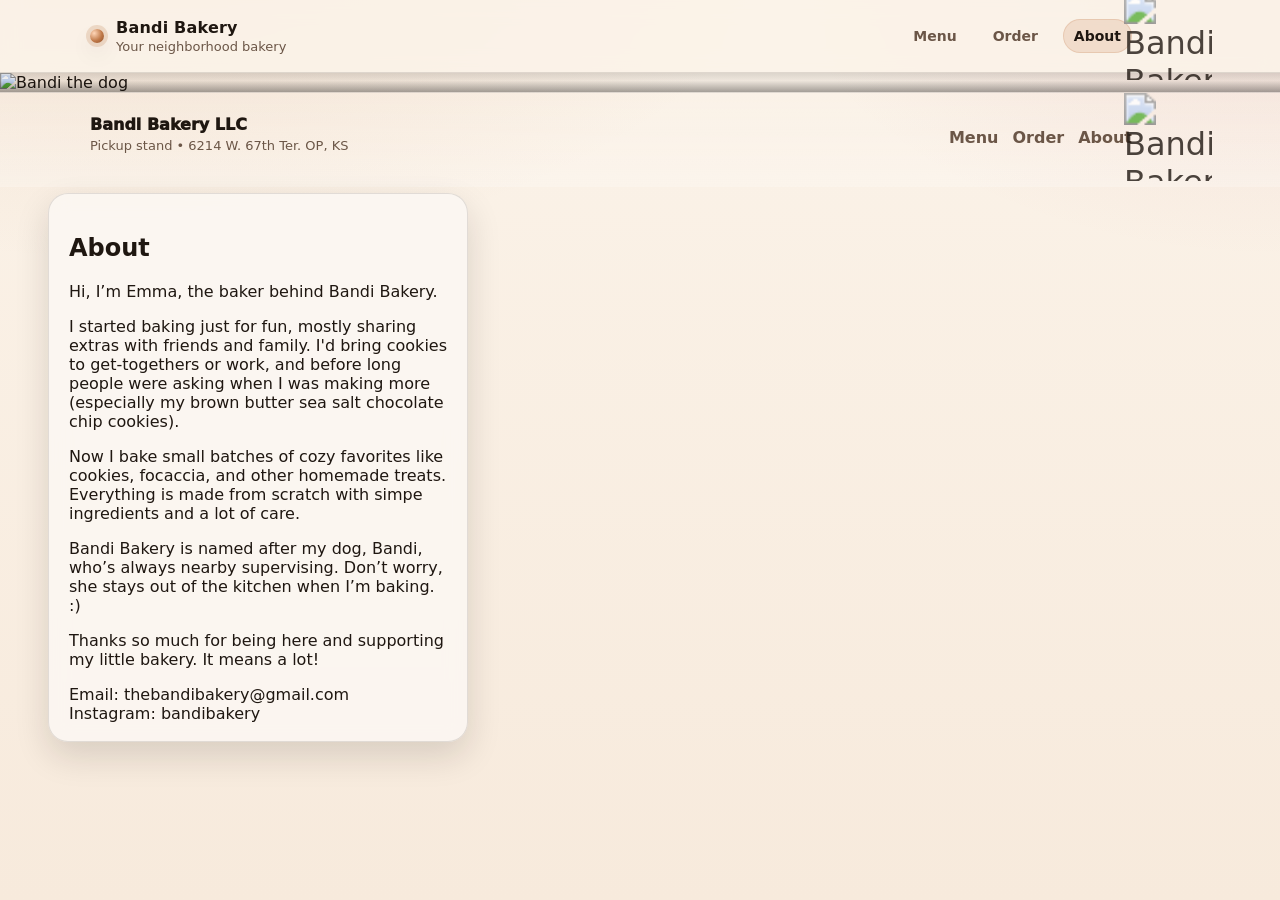
==== about.html @ 91107a79 "Add files via upload" ====
<!doctype html>
<html lang="en">
<head>
  <meta charset="UTF-8" />
  <meta name="viewport" content="width=device-width, initial-scale=1.0"/>
  <title>Bandi Bakery — About</title>
  <link rel="stylesheet" href="styles.css" />
</head>

<body>
  <header class="site-header">
    <div class="container header-row">
      <a class="brand" href="index.html">
        <span class="brand-mark" aria-hidden="true"></span>
        <span class="brand-text">
          <span class="brand-name">Bandi Bakery</span>
          <span class="brand-sub">Your neighborhood bakery</span>
        </span>
      </a>

      <nav class="nav">
        <a class="nav-link" href="index.html">Menu</a>
        <a class="nav-link" href="order.html">Order</a>
        <a class="nav-link is-active" href="about.html">About</a>

        <img class="nav-logo" src="Images/logo.png" alt="Bandi Bakery logo" loading="eager">
      </nav>
    </div>
  </header>

  <main>
    <section class="about-hero" aria-label="About Bandi Bakery">
        <div class="about-media" aria-label="Bandi the dog">
          <img class="about-img" src="Images/bandi.jpg" alt="Bandi the dog" loading="eager">
          <div class="about-gradient" aria-hidden="true"></div>
        </div>
      </div>

      <div class="about-card-wrap">
        <div class="about-card">
          <h1 class="about-title">About</h1>

          <div class="about-copy">
            <p>Hi, I’m Emma, the baker behind Bandi Bakery.</p>

            <p>
              I started baking just for fun, mostly sharing extras with friends and family. I'd bring cookies to get-togethers or work, and before long
              people were asking when I was making more (especially my brown butter sea salt chocolate chip cookies).
            </p>

            <p>
              Now I bake small batches of cozy favorites like cookies, focaccia, and other homemade treats.
              Everything is made from scratch with simpe ingredients and a lot of care.
            </p>

            <p>
              Bandi Bakery is named after my dog, Bandi, who’s always nearby supervising.
              Don’t worry, she stays out of the kitchen when I’m baking. :)
            </p>

            <p>
              Thanks so much for being here and supporting my little bakery. It means a lot!
            </p>
          </div>

          <div class="about-contacts">
            <div class="about-contact">
              <span class="about-label">Email:</span>
              <a class="about-link" href="mailto:thebandibakery@gmail.com">thebandibakery@gmail.com</a>
            </div>

            <div class="about-contact">
              <span class="about-label">Instagram:</span>
              <span class="about-link">bandibakery</span>
            </div>
          </div>
        </div>
      </div>
    </section>
  </main>

  <footer class="site-footer">
    <div class="container footer-row">
      <div>
        <div class="footer-title">Bandi Bakery LLC</div>
        <div class="footer-sub">Pickup stand • 6214 W. 67th Ter. OP, KS</div>
      </div>

      <div class="footer-links footer-links-with-logo">
        <a href="index.html">Menu</a>
        <a href="order.html">Order</a>
        <a href="about.html">About</a>

        <img class="footer-logo" src="Images/logo.png" alt="Bandi Bakery logo" loading="lazy">
      </div>
    </div>
  </footer>
</body>
</html>
---- styles.css ----
:root{
  --bg: #fbf3e9;
  --bg-2: #f7eadc;
  --surface: #ffffff;

  --ink: #1f1711;
  --muted: #6b5647;

  --line: rgba(31, 23, 17, 0.12);

  /* Keep the same vibe, but a touch richer */
  --accent: #c07a4a;     /* original-ish caramel */
  --accent-2: #2f6f64;   /* herb */
  --accent-3: #b84a5a;   /* berry */

  --shadow: 0 14px 34px rgba(31, 23, 17, 0.14);
  --shadow-soft: 0 10px 24px rgba(31, 23, 17, 0.08);
  --radius: 18px;
}

*{ box-sizing: border-box; }
html, body{ height: 100%; }
body{
  margin: 0;
  font-family: ui-sans-serif, system-ui, -apple-system, Segoe UI, Roboto, Helvetica, Arial, "Apple Color Emoji","Segoe UI Emoji";
  color: var(--ink);

  /* Move gradient “seams” so they don’t cut through content */
  background:
    radial-gradient(1200px 700px at 10% -16%, rgba(192,122,74,0.18), transparent 58%),
    radial-gradient(900px 600px at 100% -10%, rgba(184,74,90,0.12), transparent 58%),
    linear-gradient(180deg, var(--bg), var(--bg-2));
}

a{ color: inherit; text-decoration: none; }
.container{
  width: min(1100px, calc(100% - 40px));
  margin: 0 auto;
}

/* Header */
.site-header{
  position: sticky;
  top: 0;
  z-index: 20;
  background: rgba(251,243,233,0.88);
  backdrop-filter: blur(10px);
  border-bottom: 1px solid var(--line);
}
.header-row{
  display: flex;
  align-items: center;
  justify-content: space-between;
  gap: 18px;
  padding: 14px 0;
}

.brand{
  display: inline-flex;
  align-items: center;
  gap: 12px;
}
.brand-mark{
  width: 14px;
  height: 14px;
  border-radius: 999px;
  background: radial-gradient(circle at 30% 30%, #ffd6b8 0%, var(--accent) 55%, #8e4b23 100%);
  box-shadow:
    0 0 0 4px rgba(192,122,74,0.22),
    0 10px 22px rgba(31,23,17,0.10);
}
.brand-name{
  display: block;
  font-weight: 850;
  letter-spacing: 0.2px;
}
.brand-sub{
  display: block;
  font-size: 13px;
  color: var(--muted);
  margin-top: 2px;
}

.nav{ display: flex; gap: 14px; }
.nav-link{
  font-weight: 750;
  font-size: 14px;
  color: var(--muted);
  padding: 8px 10px;
  border-radius: 999px;
  transition: background 140ms ease, color 140ms ease, transform 140ms ease, border 140ms ease;
  border: 1px solid transparent;
}
.nav-link:hover{
  background: rgba(31,23,17,0.06);
  transform: translateY(-1px);
}
.nav-link.is-active{
  color: var(--ink);
  background: rgba(192,122,74,0.18);
  border: 1px solid rgba(192,122,74,0.20);
}

/* Featured */
.featured{
  padding: 10px 0 30px;
}
.featured-link{
  display: block;
  width: 100%;
}
.featured-media{
  position: relative;
  width: 100%;
  height: clamp(420px, 62vh, 700px);
  overflow: hidden;
  background: #eee6dd;
}

.featured-img{
  width: 100%;
  height: 100%;
  display: block;
  object-fit: cover;
  object-position: center;
}

.featured-gradient{
  position: absolute;
  inset: 0;
  background: linear-gradient(
    to bottom,
    rgba(0,0,0,0.00) 25%,
    rgba(0,0,0,0.16) 62%,
    rgba(0,0,0,0.54) 100%
  );
}

.featured-media::after{
  content: "";
  position: absolute;
  inset: 0;
  box-shadow: inset 0 0 0 1px rgba(255,255,255,0.22);
  pointer-events: none;
}

/* Featured card tweaks: narrower + centered text + slight transparency */
.featured-card{
  position: absolute;
  left: 50%;
  transform: translateX(-50%);
  bottom: 22px;

  /* narrower than before */
  width: min(760px, calc(100% - 64px));

  background: rgba(255,255,255,0.86);
  border: 1px solid rgba(255,255,255,0.56);
  border-radius: 20px;
  box-shadow: var(--shadow);
  padding: 18px 18px 16px;

  text-align: center;
}

.featured-title{
  font-size: 28px;
  font-weight: 900;
  letter-spacing: 0.2px;
}
.featured-sub{
  margin-top: 6px;
  color: var(--muted);
  line-height: 1.4;
}

.featured-meta{
  margin-top: 12px;
  display: flex;
  flex-wrap: wrap;
  gap: 10px;
  justify-content: center;
}

.pill{
  display: inline-flex;
  align-items: center;
  gap: 8px;
  padding: 8px 12px;
  border-radius: 999px;

  background: linear-gradient(180deg, rgba(47,111,100,0.14), rgba(47,111,100,0.08));
  color: #1a4b45;
  border: 1px solid rgba(47,111,100,0.18);

  font-weight: 850;
  font-size: 13px;
}

.featured-actions{
  margin-top: 14px;
  display: flex;
  gap: 10px;
  flex-wrap: wrap;
  justify-content: center;
}

/* Button reverted to calmer original style (no bright orange) */
.btn{
  display: inline-flex;
  align-items: center;
  justify-content: center;
  padding: 10px 14px;
  border-radius: 12px;

  background: var(--accent);
  color: #fff;
  font-weight: 900;
  border: 1px solid rgba(0,0,0,0.10);

  box-shadow:
    0 10px 18px rgba(192,122,74,0.18),
    0 12px 24px rgba(31,23,17,0.10);

  transition: transform 140ms ease, box-shadow 140ms ease;
}
.btn:hover{
  transform: translateY(-1px);
  box-shadow:
    0 12px 22px rgba(192,122,74,0.22),
    0 14px 30px rgba(31,23,17,0.12);
}

/* Notice */
.notice{
  margin-top: 16px;
  background: rgba(255,255,255,0.92);
  border: 1px solid rgba(192,122,74,0.18);
  border-radius: var(--radius);
  padding: 14px 16px;
  box-shadow: var(--shadow-soft);
}
.notice strong{ font-weight: 950; }

/* Menu section */
/* Add a subtle wash starting ABOVE the section head, so the “line” sits above Menu */
.menu{
  padding: 26px 0 50px;
  background:
    linear-gradient(180deg,
      rgba(255,255,255,0.00) 0%,
      rgba(255,255,255,0.18) 10%,
      rgba(255,255,255,0.00) 70%);
}

.section-head{
  display: flex;
  justify-content: space-between;
  align-items: flex-end;
  gap: 18px;
  margin-bottom: 14px;
}
.section-title{
  margin: 0;
  font-size: 28px;
  font-weight: 950;
  letter-spacing: 0.2px;
}
.section-sub{
  margin: 0;
  color: var(--muted);
  max-width: 52ch;
  line-height: 1.4;
}

/* Rows */
.menu-row{
  display: grid;
  gap: 16px;
  margin-top: 14px;
}
.menu-row-4{
  grid-template-columns: repeat(4, minmax(0, 1fr));
}
.menu-row-3{
  grid-template-columns: repeat(3, minmax(0, 1fr));
  width: min(820px, 100%);
  margin-left: auto;
  margin-right: auto;
}

/* Responsive */
@media (max-width: 980px){
  .menu-row-4{ grid-template-columns: repeat(2, minmax(0, 1fr)); }
  .menu-row-3{
    grid-template-columns: repeat(2, minmax(0, 1fr));
    width: 100%;
  }
}
@media (max-width: 560px){
  .menu-row-4{ grid-template-columns: 1fr; }
  .menu-row-3{ grid-template-columns: 1fr; }
  .featured-card{ padding: 16px; width: min(720px, calc(100% - 28px)); }
  .featured-title{ font-size: 22px; }
}

/* Cards */
.card{
  background: rgba(255,255,255,0.94);
  border: 1px solid rgba(31,23,17,0.12);
  border-radius: var(--radius);
  overflow: hidden;
  box-shadow: 0 12px 28px rgba(31,23,17,0.10);
  transition: transform 140ms ease, box-shadow 140ms ease;
}
.card:hover{
  transform: translateY(-3px);
  box-shadow: 0 18px 38px rgba(31,23,17,0.16);
}

.card-media{
  position: relative;
  width: 100%;
  aspect-ratio: 1 / 1;
  overflow: hidden;
  background: #efe7de;
}
.card-img{
  width: 100%;
  height: 100%;
  display: block;
  object-fit: cover;
  object-position: center;
  filter: saturate(1.05) contrast(1.02);
  transition: transform 180ms ease;
}
.card:hover .card-img{
  transform: scale(1.03);
}

.card-body{
  padding: 14px 14px 16px;
}
.card-top{
  display: flex;
  align-items: flex-start;
  justify-content: space-between;
  gap: 10px;
}
.card-title{
  margin: 0;
  font-size: 16px;
  font-weight: 950;
  line-height: 1.2;
}
.price{
  font-weight: 950;
  color: var(--accent);
  white-space: nowrap;
}
.card-desc{
  margin: 10px 0 10px;
  color: var(--muted);
  line-height: 1.35;
}

.card-tags{
  display: flex;
  flex-wrap: wrap;
  gap: 8px;
}
.tag{
  display: inline-flex;
  padding: 6px 10px;
  border-radius: 999px;
  font-size: 12px;
  font-weight: 900;

  background: rgba(192,122,74,0.18);
  color: #6a3419;
  border: 1px solid rgba(192,122,74,0.16);
}
.card-tags .tag + .tag{
  background: rgba(184,74,90,0.14);
  border: 1px solid rgba(184,74,90,0.14);
  color: #6b2330;
}

.fineprint{
  margin-top: 18px;
  color: var(--muted);
  font-size: 13px;
}

/* ---------- Logo placements ---------- */

/* Featured card: logo + text centered */
.featured-header{
  display: flex;
  align-items: center;
  justify-content: center;
  gap: 14px;
}

.featured-logo{
  height: 86px;               /* about “box-sized” without overwhelming it */
  width: auto;
  display: block;
  border-radius: 12px;

  /* white background logo -> blend with semi-transparent card */
  opacity: 0.82;

  /* subtle soften so it matches the card */
  box-shadow: 0 10px 20px rgba(31,23,17,0.10);
}

.featured-text{
  text-align: center;
}

.nav-logo,
.footer-logo{
  width: 44px;
  height: 44px;
  object-fit: contain;
  opacity: 0.75;
  transform: scale(2.2);
  transform-origin: center;
  pointer-events: none;
}


.featured-logo-large{
  width: 100%;
  height: 100%;
  max-height: 170px;
  object-fit: contain;
  opacity: 0.75;
  transform: scale(1.7);
  transform-origin: center;
  pointer-events: none;
}




/* ----- Nav + footer logos ----- */
.nav{
  display: flex;
  gap: 14px;
  align-items: center;
}

.nav-logo{
  width: 44px;
  height: 44px;
  object-fit: cover;
  border-radius: 12px;
  opacity: 0.70;
  box-shadow: 0 10px 18px rgba(31,23,17,0.08);
}

.footer-links-with-logo{
  display: flex;
  gap: 14px;
  flex-wrap: wrap;
  align-items: center;
}

.footer-logo{
  width: 44px;
  height: 44px;
  object-fit: cover;
  border-radius: 12px;
  opacity: 0.70;
  box-shadow: 0 10px 18px rgba(31,23,17,0.08);
}

/* ----- Hero card: logo panel to the right ----- */
.featured-card{
  /* keep your existing styles, but ensure this remains */
  text-align: left; /* override earlier centering: we center the left block instead */
}

.featured-grid{
  display: grid;
  grid-template-columns: 1fr 220px; /* right logo panel width */
  gap: 18px;
  align-items: center;
}

.featured-left{
  text-align: center; /* center the whole left “stack” */
}

.featured-right{
  display: flex;
  align-items: center;
  justify-content: center;
}

.featured-logo-large{
  width: 100%;
  height: 100%;
  max-height: 170px; /* keeps it about the height of the content */
  object-fit: contain;
  border-radius: 16px;
  opacity: 0.70;
}

/* Make sure pills + button remain centered */
.featured-meta,
.featured-actions{
  justify-content: center;
}

/* Responsive: stack logo under content on small screens */
@media (max-width: 680px){
  .featured-grid{
    grid-template-columns: 1fr;
  }
  .featured-logo-large{
    max-height: 140px;
  }
  .nav-logo,
  .footer-logo{
    width: 40px;
    height: 40px;
  }
}





/* Make featured layout stack nicely on small screens */
@media (max-width: 560px){
  .featured-header{
    flex-direction: column;
    gap: 10px;
  }
  .featured-logo{
    height: 74px;
  }
}

/* Menu section: small decorative logos near the header */
.menu .container{
  position: relative; /* anchor for absolute logo placement */
}

.menu-logo{
  position: absolute;
  right: 0;
  width: 62px;
  height: 62px;
  object-fit: cover;
  border-radius: 14px;
  opacity: 0.55;
  filter: saturate(1.02) contrast(1.02);
  box-shadow: 0 10px 20px rgba(31,23,17,0.08);
  pointer-events: none; /* purely decorative */
}

/* “Top right” near the Menu heading */
.menu-logo-top{
  top: 18px;
}

/* “Bottom right” near the Menu heading area (below the header line) */
.menu-logo-bottom{
  top: 108px;
}

/* On smaller screens, tuck them in a bit so they don't crowd text */
@media (max-width: 980px){
  .menu-logo{
    width: 54px;
    height: 54px;
    right: 6px;
  }
  .menu-logo-bottom{
    top: 112px;
  }
}

@media (max-width: 560px){
  .menu-logo{
    width: 48px;
    height: 48px;
    opacity: 0.45;
  }
  .menu-logo-top{
    top: 10px;
  }
  .menu-logo-bottom{
    top: 92px;
  }
}




/* Footer */
.site-footer{
  /* Make the bottom “line” feel like it begins here */
  border-top: 1px solid rgba(31,23,17,0.12);
  padding: 22px 0 28px;

  /* Subtle footer wash so the lower gradient seam sits below the fineprint */
  background: linear-gradient(180deg, rgba(255,255,255,0.00), rgba(255,255,255,0.22));
}

.footer-row{
  display: flex;
  justify-content: space-between;
  gap: 18px;
  align-items: flex-start;
}
.footer-title{
  font-weight: 950;
}
.footer-sub{
  color: var(--muted);
  margin-top: 4px;
  font-size: 13px;
}
.footer-links{
  display: flex;
  gap: 14px;
  flex-wrap: wrap;
}
.footer-links a{
  color: var(--muted);
  font-weight: 900;
}
.footer-links a:hover{ color: var(--ink); }




/* ---------- Item detail page ---------- */

.item-page{
  padding: 26px 0 54px;
}

.item-wrap{
  display: grid;
  grid-template-columns: 420px 1fr;
  gap: 22px;
  align-items: start;
}

/* square image block like menu cards */
.item-media{
  width: 100%;
  aspect-ratio: 1 / 1;
  border-radius: 22px;
  overflow: hidden;
  background: #efe7de;
  box-shadow: 0 12px 28px rgba(31,23,17,0.10);
  border: 1px solid rgba(31,23,17,0.12);
}

.item-img{
  width: 100%;
  height: 100%;
  display: block;
  object-fit: cover;
  object-position: center;
  filter: saturate(1.05) contrast(1.02);
}

/* text card */
.item-card{
  background: rgba(255,255,255,0.92);
  border: 1px solid rgba(31,23,17,0.12);
  border-radius: 22px;
  box-shadow: 0 12px 28px rgba(31,23,17,0.10);
  padding: 22px 22px 18px;
}

.item-title{
  margin: 0;
  font-size: 34px;
  font-weight: 950;
  letter-spacing: 0.2px;
}

.item-rule{
  height: 2px;
  width: 100%;
  margin: 12px 0 14px;
  background: rgba(31,23,17,0.12);
  border-radius: 999px;
}

.item-body{
  color: var(--ink);
  line-height: 1.55;
}

.item-line{
  margin: 0 0 12px;
  color: var(--muted);
  font-size: 15px;
}

.item-line strong{
  color: var(--ink);
  font-weight: 900;
}

.item-note{
  margin: 10px 0 0;
  color: var(--muted);
  font-size: 14px;
}

/* big oval button near bottom */
.item-actions{
  margin-top: 18px;
  display: flex;
  justify-content: center;
}

.order-btn{
  display: inline-flex;
  align-items: center;
  justify-content: center;

  padding: 14px 24px;
  border-radius: 999px;

  background: #101828; /* dark navy/black */
  color: #fff;

  font-weight: 950;
  letter-spacing: 0.2px;

  border: 1px solid rgba(0,0,0,0.20);
  box-shadow: 0 14px 26px rgba(16,24,40,0.18);

  transition: transform 140ms ease, box-shadow 140ms ease, filter 140ms ease;
}

.order-btn:hover{
  transform: translateY(-1px);
  box-shadow: 0 18px 34px rgba(16,24,40,0.22);
  filter: saturate(1.05);
}

/* responsive */
@media (max-width: 980px){
  .item-wrap{
    grid-template-columns: 1fr;
  }
  .item-media{
    max-width: 520px;
    margin: 0 auto;
  }
}

.item-description{
  font-size: 16px;          /* slightly larger than ingredients */
  line-height: 1.5;
  margin-bottom: 14px;
  color: var(--ink);
}


/* --- Nav/footer logo: show only the transparent PNG (no box) --- */
.nav-logo,
.footer-logo{
  width: 44px;
  height: 44px;
  object-fit: contain;

  /* remove “badge” look */
  background: transparent !important;
  border-radius: 0 !important;
  box-shadow: none !important;

  /* keep your aesthetic */
  opacity: 0.80;

  /* if you still want the 2x zoom effect */
  transform: scale(2);
  transform-origin: center;

  pointer-events: none;
}


.fineprint{
  margin-top: 36px; /* increase this value */
}

/* --- Everything Bagel (item) page refinements --- */

/* Bigger image column, thinner info column, centered as a group */
.item-wrap{
  grid-template-columns: minmax(640px, 760px) minmax(260px, 360px);
  gap: 18px;
  justify-content: center;
  align-items: center; /* vertically center the info with the image */
}

/* Keep square image but larger due to wider column */
.item-media{
  max-width: 600px;
  margin: 0 auto;
}

/* Remove the visible “box” — make it blend with the page background */
.item-card{
  background: transparent !important;     /* same as page */
  border: 0 !important;
  box-shadow: none !important;
  padding: 0 !important;                 /* remove box padding */
}

/* Optional: keep spacing consistent without the box padding */
.item-title{
  margin-top: 0;
}

.item-rule{
  margin: 14px 0 14px;
}

/* Make the order button feel anchored */
.item-actions{
  margin-top: 18px;
  justify-content: flex-start; /* or center if you prefer */
}

/* Responsive: stack on smaller screens */
@media (max-width: 980px){
  .item-wrap{
    grid-template-columns: 1fr;
    align-items: start;
  }
  .item-media{
    max-width: 600px;
  }
}


/* ---------------- ABOUT PAGE (FULL IMAGE, NO CROP) ---------------- */

.about-hero{
  position: relative;
  padding: 0;
}

/* Full-width container */
.about-media{
  position: relative;
  width: 100%;
  overflow: visible;
}

/* Image keeps natural aspect ratio, no cropping */
.about-img{
  width: 100%;
  height: auto;
  display: block;
}

/* Soft overlay so text remains readable */
.about-gradient{
  position: absolute;
  inset: 0;
  pointer-events: none;
  background: linear-gradient(
    to bottom,
    rgba(0,0,0,0.12) 0%,
    rgba(0,0,0,0.05) 40%,
    rgba(0,0,0,0.35) 100%
  );
}

/* Centered floating text card */
.about-card-wrap{
  position: absolute;
  top: 120px;                 /* moves it higher */
  left: 48px;                 /* moves it toward the left */
  width: min(420px, 90vw);    /* thinner box */
  pointer-events: none;
}

.about-card{
  pointer-events: auto;
  background: rgba(251, 247, 242, 0.90);
  border: 1px solid rgba(32, 26, 20, 0.12);
  border-radius: 20px;
  box-shadow: var(--shadow);
  padding: 20px 20px 18px;
  backdrop-filter: blur(10px);
}

@media (max-width: 640px){
  .about-card-wrap{
    left: 50%;
    top: 40px;
    transform: translateX(-50%);
    width: calc(100% - 32px);
  }
}
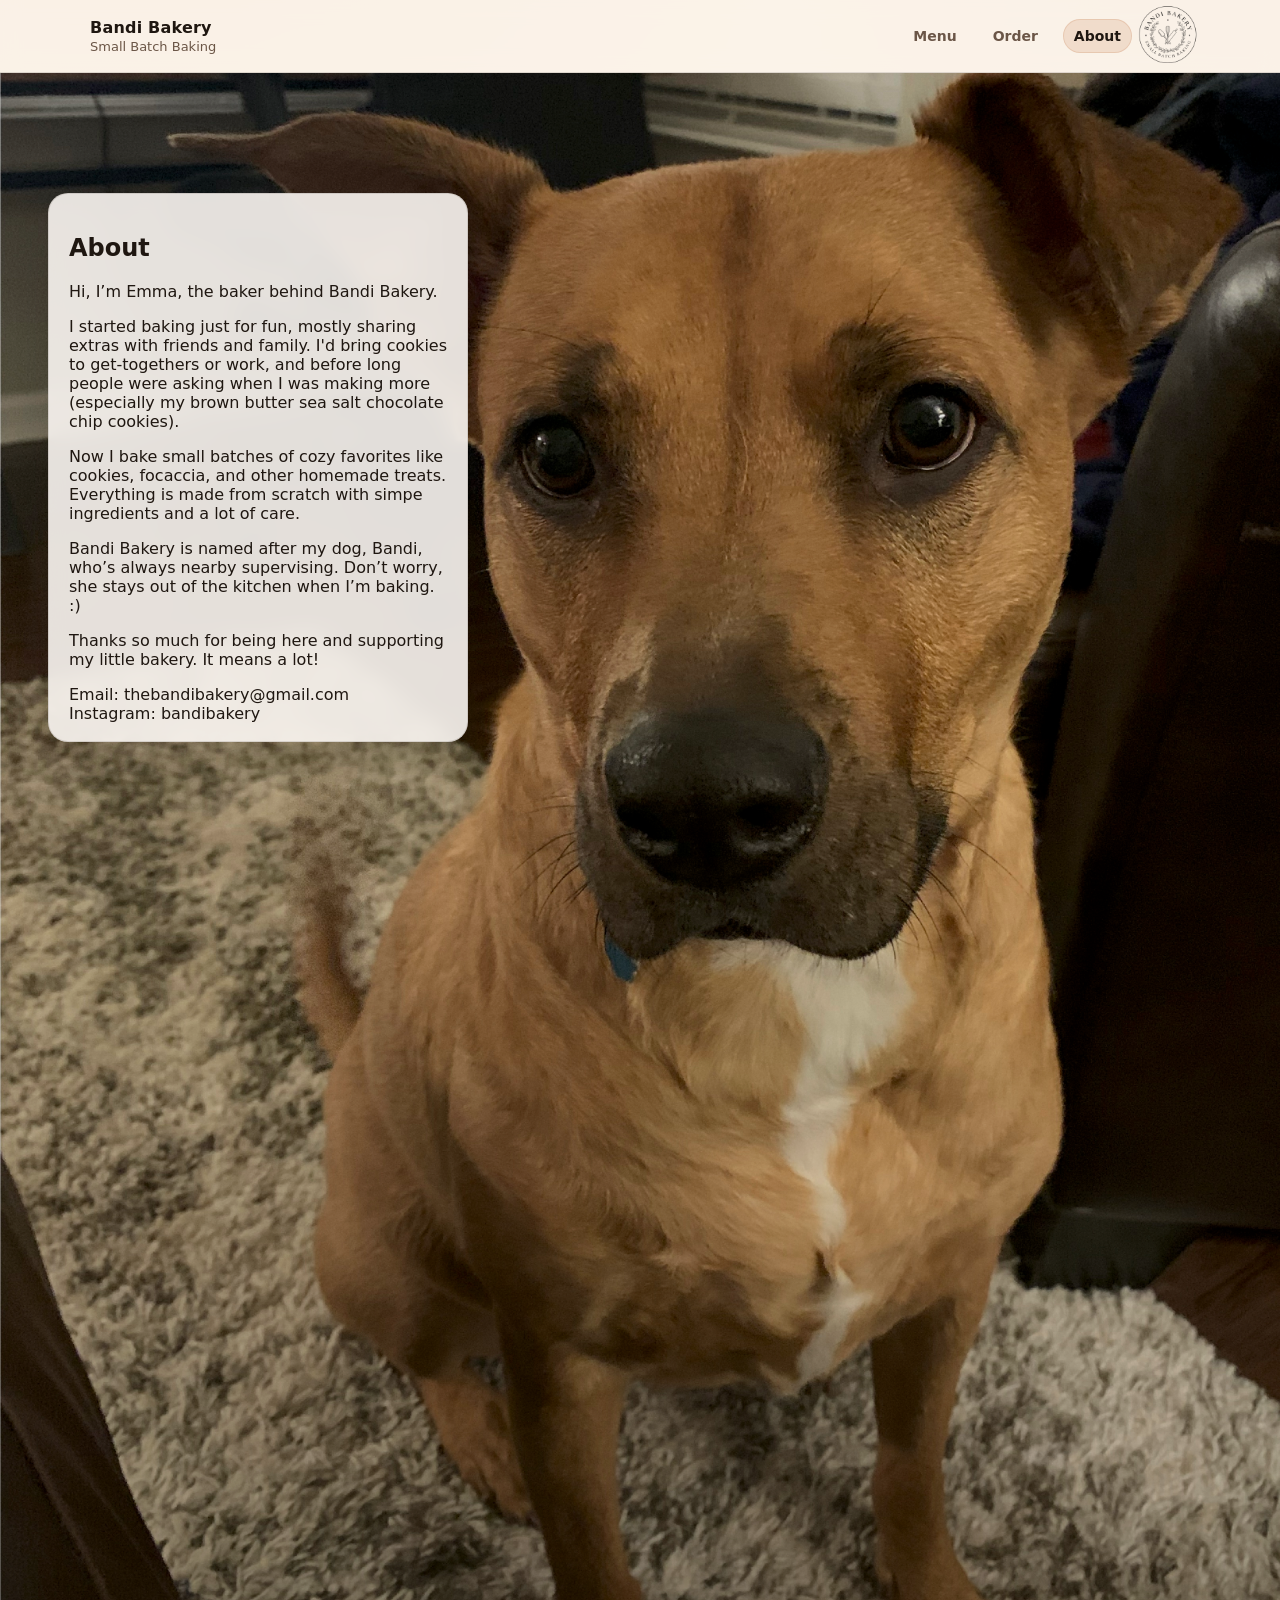
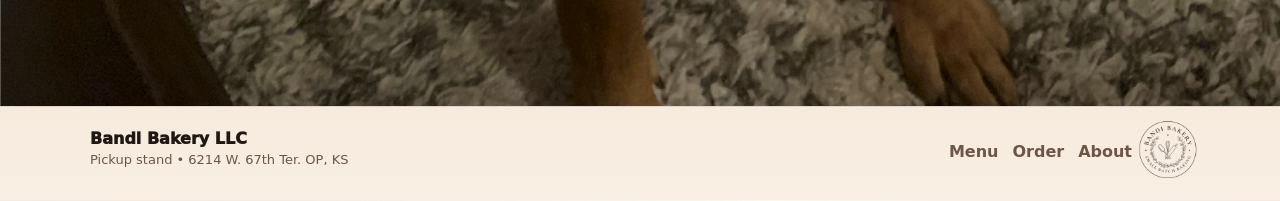
==== commit d15bb3be: "Update about.html" ====
--- a/about.html
+++ b/about.html
@@ -14,7 +14,7 @@
         <span class="brand-mark" aria-hidden="true"></span>
         <span class="brand-text">
           <span class="brand-name">Bandi Bakery</span>
-          <span class="brand-sub">Your neighborhood bakery</span>
+          <span class="brand-sub">Small Batch Baking</span>
         </span>
       </a>
 
--- a/styles.css
+++ b/styles.css
@@ -848,6 +848,10 @@
   }
 }
 
+.brand-mark {
+  display: none;
+}
+
 
 /* ---------------- ABOUT PAGE (FULL IMAGE, NO CROP) ---------------- */
 
